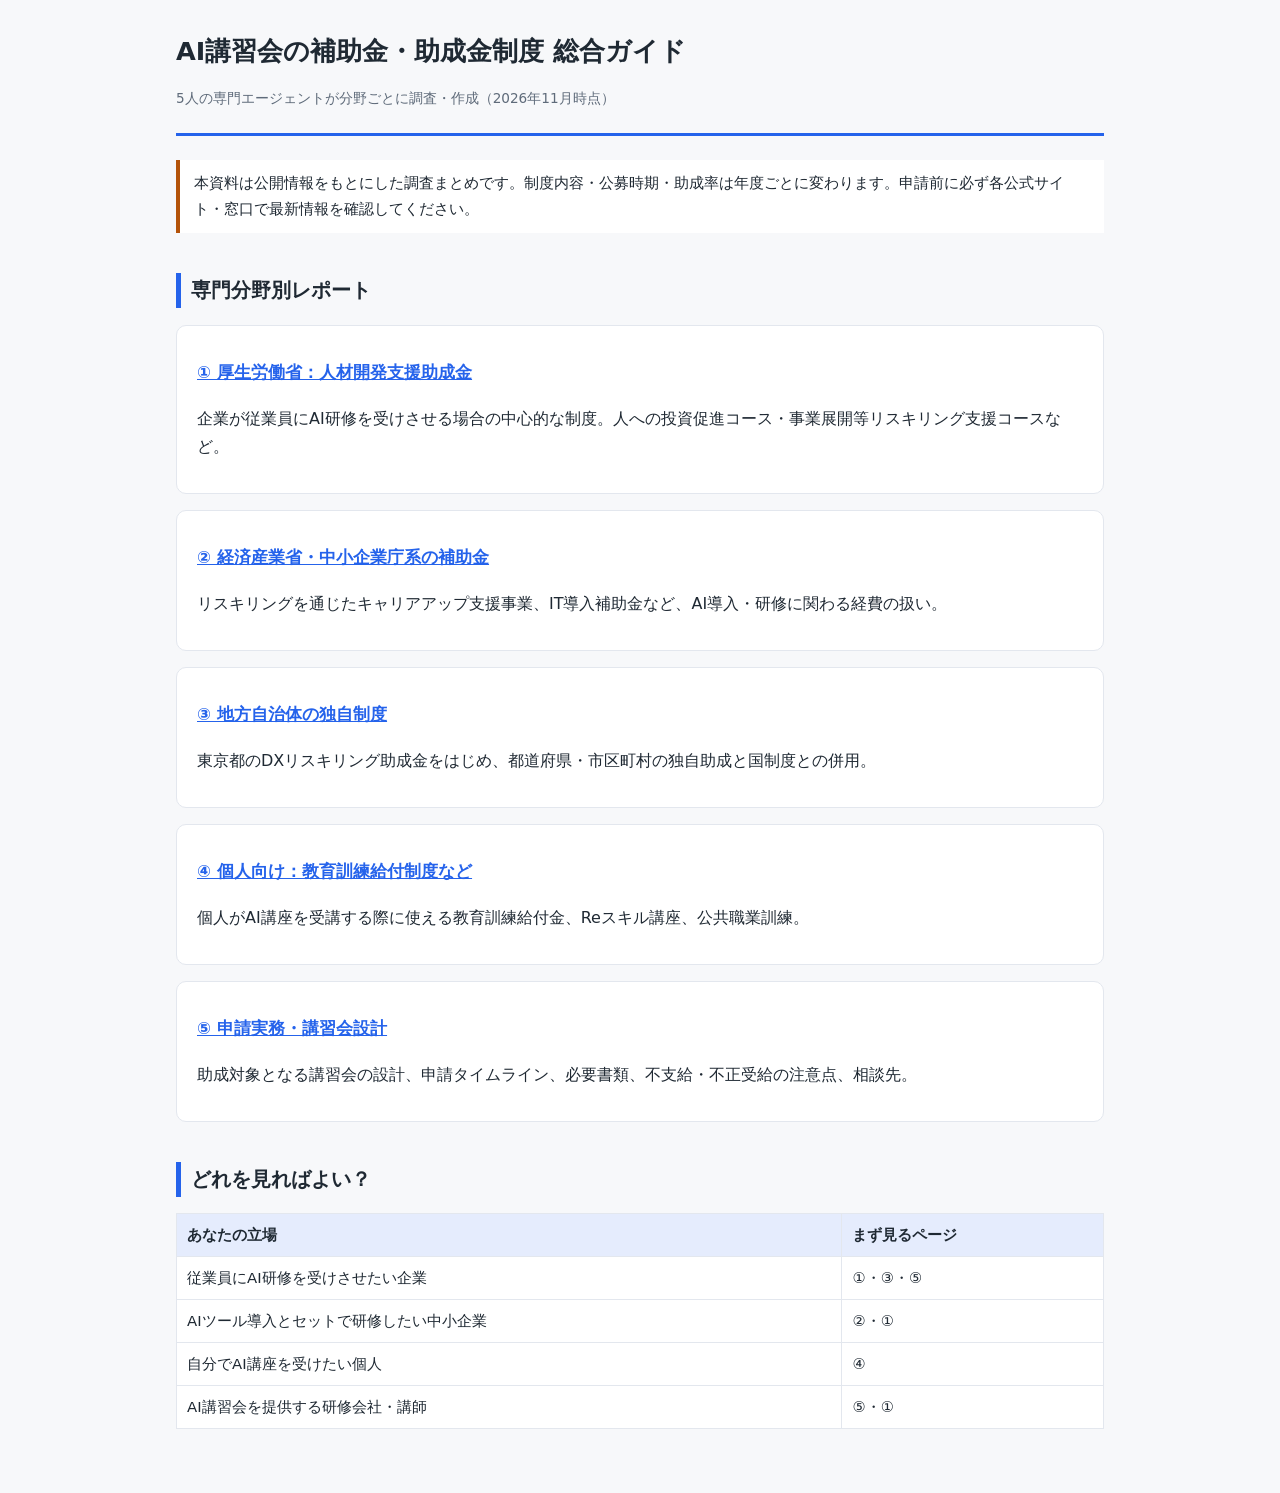
==== ai-subsidy/index.html @ 085fba36 "Add AI training subsidy guide index and shared stylesheet Co-Authored-By: Claude Opus 5.5 <noreply@a" ====
<!doctype html>
<html lang="ja">
<head>
<meta charset="utf-8">
<meta name="viewport" content="width=device-width, initial-scale=1">
<title>AI講習会 補助金ガイド</title>
<link rel="stylesheet" href="style.css">
</head>
<body>
<main>
<header class="page">
  <h1>AI講習会の補助金・助成金制度 総合ガイド</h1>
  <p class="meta">5人の専門エージェントが分野ごとに調査・作成（2026年11月時点）</p>
</header>

<div class="note">本資料は公開情報をもとにした調査まとめです。制度内容・公募時期・助成率は年度ごとに変わります。申請前に必ず各公式サイト・窓口で最新情報を確認してください。</div>

<h2>専門分野別レポート</h2>
<div class="card">
  <h3><a href="01-mhlw-jinzai-kaihatsu.html">① 厚生労働省：人材開発支援助成金</a></h3>
  <p>企業が従業員にAI研修を受けさせる場合の中心的な制度。人への投資促進コース・事業展開等リスキリング支援コースなど。</p>
</div>
<div class="card">
  <h3><a href="02-meti-hojokin.html">② 経済産業省・中小企業庁系の補助金</a></h3>
  <p>リスキリングを通じたキャリアアップ支援事業、IT導入補助金など、AI導入・研修に関わる経費の扱い。</p>
</div>
<div class="card">
  <h3><a href="03-local-gov.html">③ 地方自治体の独自制度</a></h3>
  <p>東京都のDXリスキリング助成金をはじめ、都道府県・市区町村の独自助成と国制度との併用。</p>
</div>
<div class="card">
  <h3><a href="04-individual.html">④ 個人向け：教育訓練給付制度など</a></h3>
  <p>個人がAI講座を受講する際に使える教育訓練給付金、Reスキル講座、公共職業訓練。</p>
</div>
<div class="card">
  <h3><a href="05-practice.html">⑤ 申請実務・講習会設計</a></h3>
  <p>助成対象となる講習会の設計、申請タイムライン、必要書類、不支給・不正受給の注意点、相談先。</p>
</div>

<h2>どれを見ればよい？</h2>
<div class="table-wrap">
<table>
  <tr><th>あなたの立場</th><th>まず見るページ</th></tr>
  <tr><td>従業員にAI研修を受けさせたい企業</td><td>①・③・⑤</td></tr>
  <tr><td>AIツール導入とセットで研修したい中小企業</td><td>②・①</td></tr>
  <tr><td>自分でAI講座を受けたい個人</td><td>④</td></tr>
  <tr><td>AI講習会を提供する研修会社・講師</td><td>⑤・①</td></tr>
</table>
</div>
</main>
</body>
</html>
---- ai-subsidy/style.css ----
:root{--bg:#f7f8fa;--card:#fff;--text:#1f2933;--muted:#5f6b7a;--accent:#2563eb;--border:#e3e7ee;--warn:#b45309}
@media (prefers-color-scheme:dark){:root{--bg:#0f141a;--card:#18202a;--text:#e6ebf1;--muted:#9aa7b6;--accent:#60a5fa;--border:#2a3542;--warn:#fbbf24}}
*{box-sizing:border-box}
body{margin:0;background:var(--bg);color:var(--text);font-family:"Hiragino Sans","Noto Sans JP","Yu Gothic",system-ui,sans-serif;line-height:1.75}
main{max-width:960px;margin:0 auto;padding:24px 16px 64px}
header.page{border-bottom:3px solid var(--accent);margin-bottom:24px;padding-bottom:8px}
nav.top{font-size:.9rem;margin-bottom:12px}
nav.top a{color:var(--accent);margin-right:12px}
h1{font-size:1.6rem;margin:.2em 0}
h2{font-size:1.25rem;border-left:5px solid var(--accent);padding-left:10px;margin-top:2em}
h3{font-size:1.05rem}
.card{background:var(--card);border:1px solid var(--border);border-radius:10px;padding:16px 20px;margin:16px 0}
.note{border-left:4px solid var(--warn);background:var(--card);padding:10px 14px;margin:16px 0;font-size:.95rem}
.table-wrap{overflow-x:auto}
table{border-collapse:collapse;width:100%;font-size:.93rem;background:var(--card)}
th,td{border:1px solid var(--border);padding:8px 10px;text-align:left;vertical-align:top}
th{background:color-mix(in srgb,var(--accent) 12%,var(--card))}
.meta,.sources{color:var(--muted);font-size:.85rem}
a{color:var(--accent)}
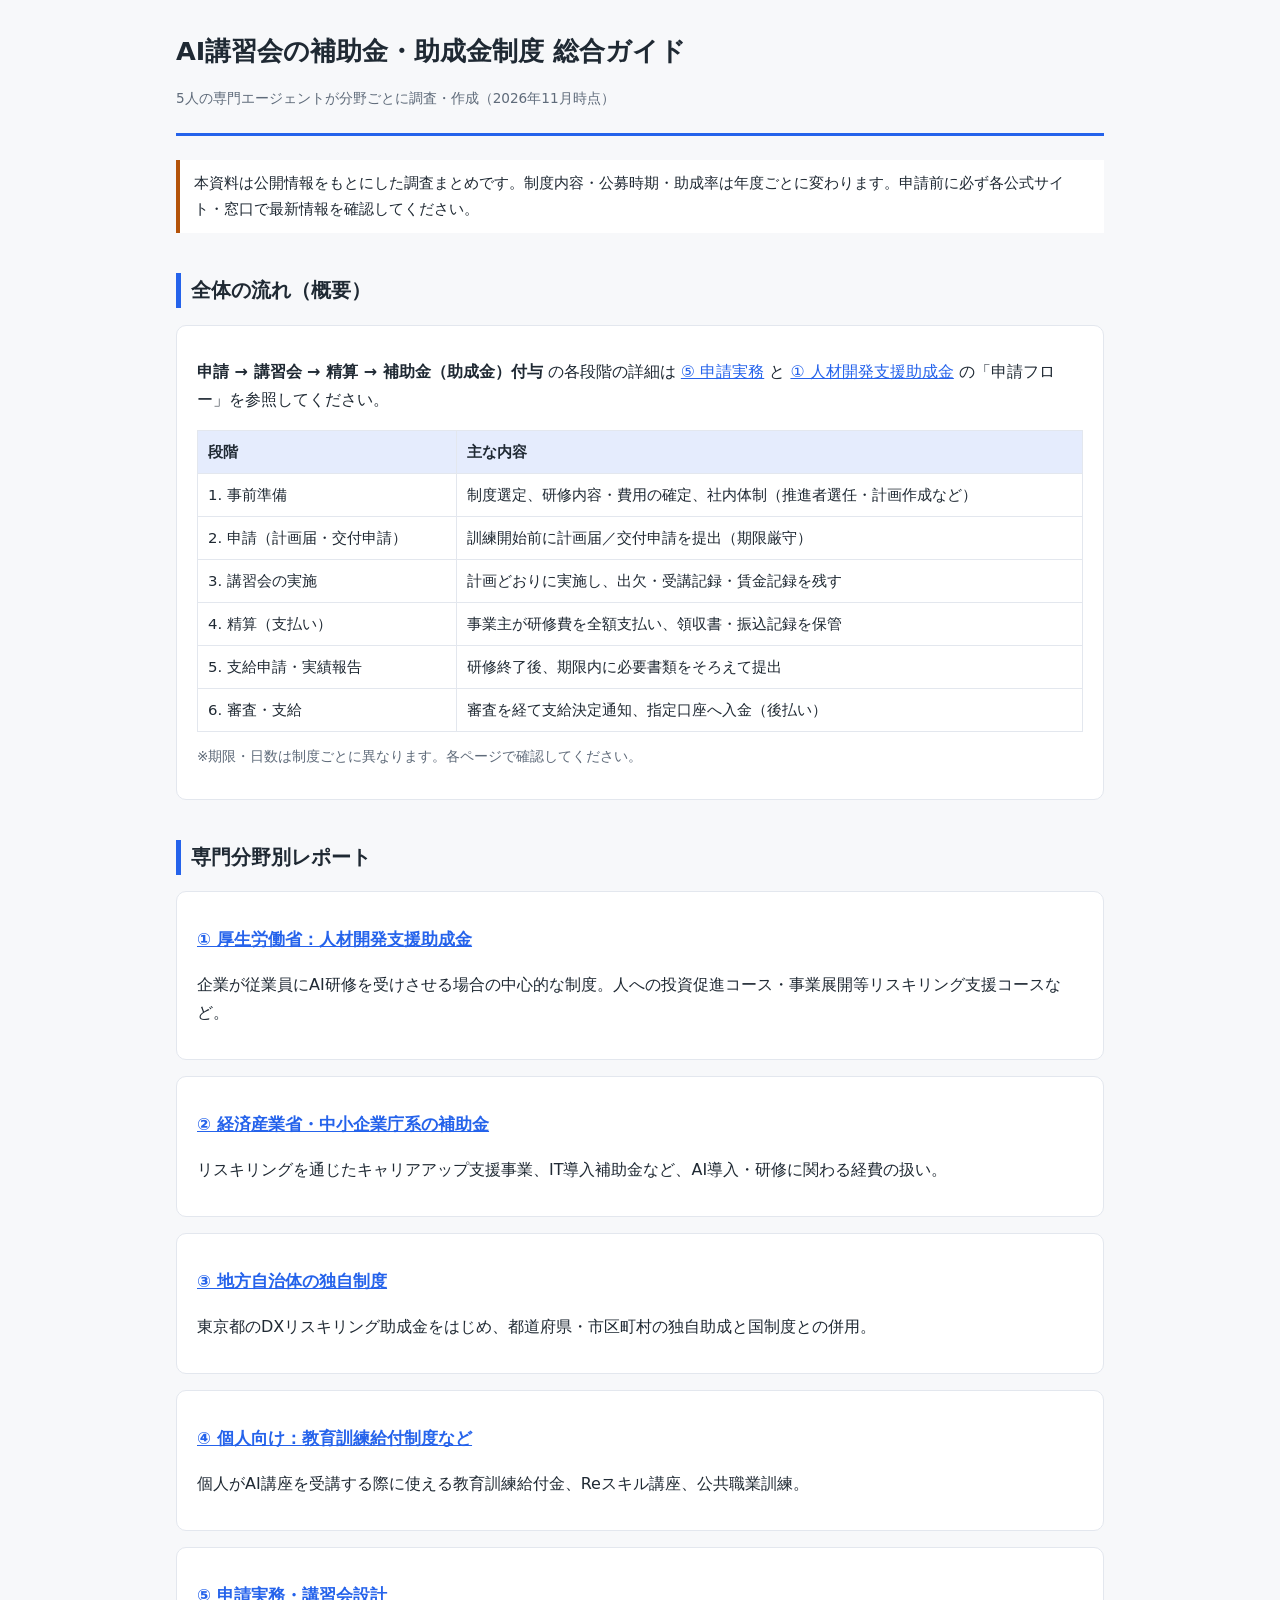
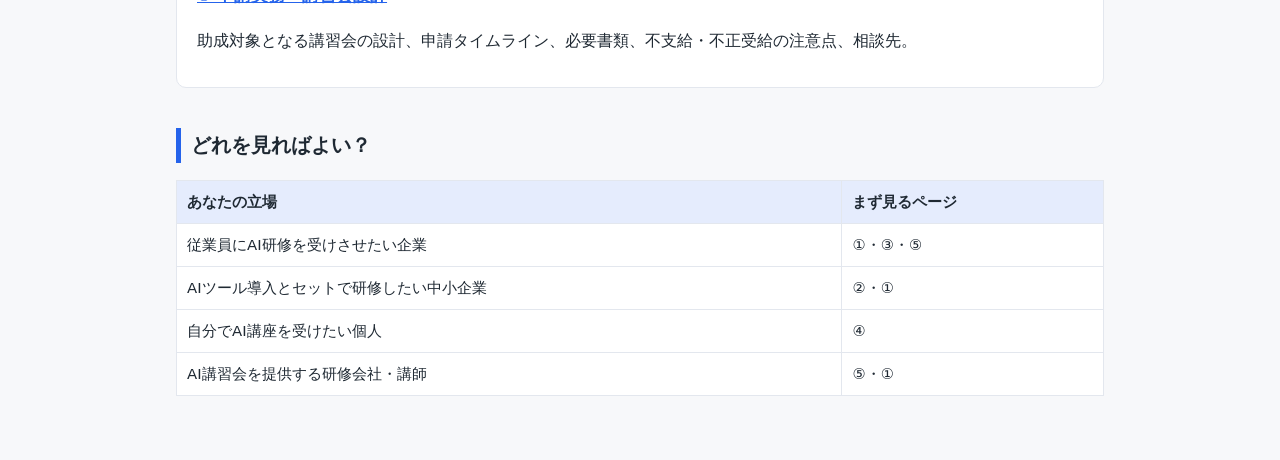
==== commit 519f04de: "Add end-to-end subsidy flow overview to index Co-Authored-By: Claude Opus 5.5 <noreply@anthropic.com" ====
--- a/ai-subsidy/index.html
+++ b/ai-subsidy/index.html
@@ -14,6 +14,23 @@
 </header>
 
 <div class="note">本資料は公開情報をもとにした調査まとめです。制度内容・公募時期・助成率は年度ごとに変わります。申請前に必ず各公式サイト・窓口で最新情報を確認してください。</div>
+
+<h2>全体の流れ（概要）</h2>
+<div class="card">
+  <p><strong>申請 → 講習会 → 精算 → 補助金（助成金）付与</strong> の各段階の詳細は <a href="05-practice.html">⑤ 申請実務</a> と <a href="01-mhlw-jinzai-kaihatsu.html">① 人材開発支援助成金</a> の「申請フロー」を参照してください。</p>
+  <div class="table-wrap">
+  <table>
+    <tr><th>段階</th><th>主な内容</th></tr>
+    <tr><td>1. 事前準備</td><td>制度選定、研修内容・費用の確定、社内体制（推進者選任・計画作成など）</td></tr>
+    <tr><td>2. 申請（計画届・交付申請）</td><td>訓練開始前に計画届／交付申請を提出（期限厳守）</td></tr>
+    <tr><td>3. 講習会の実施</td><td>計画どおりに実施し、出欠・受講記録・賃金記録を残す</td></tr>
+    <tr><td>4. 精算（支払い）</td><td>事業主が研修費を全額支払い、領収書・振込記録を保管</td></tr>
+    <tr><td>5. 支給申請・実績報告</td><td>研修終了後、期限内に必要書類をそろえて提出</td></tr>
+    <tr><td>6. 審査・支給</td><td>審査を経て支給決定通知、指定口座へ入金（後払い）</td></tr>
+  </table>
+  </div>
+  <p class="meta">※期限・日数は制度ごとに異なります。各ページで確認してください。</p>
+</div>
 
 <h2>専門分野別レポート</h2>
 <div class="card">
